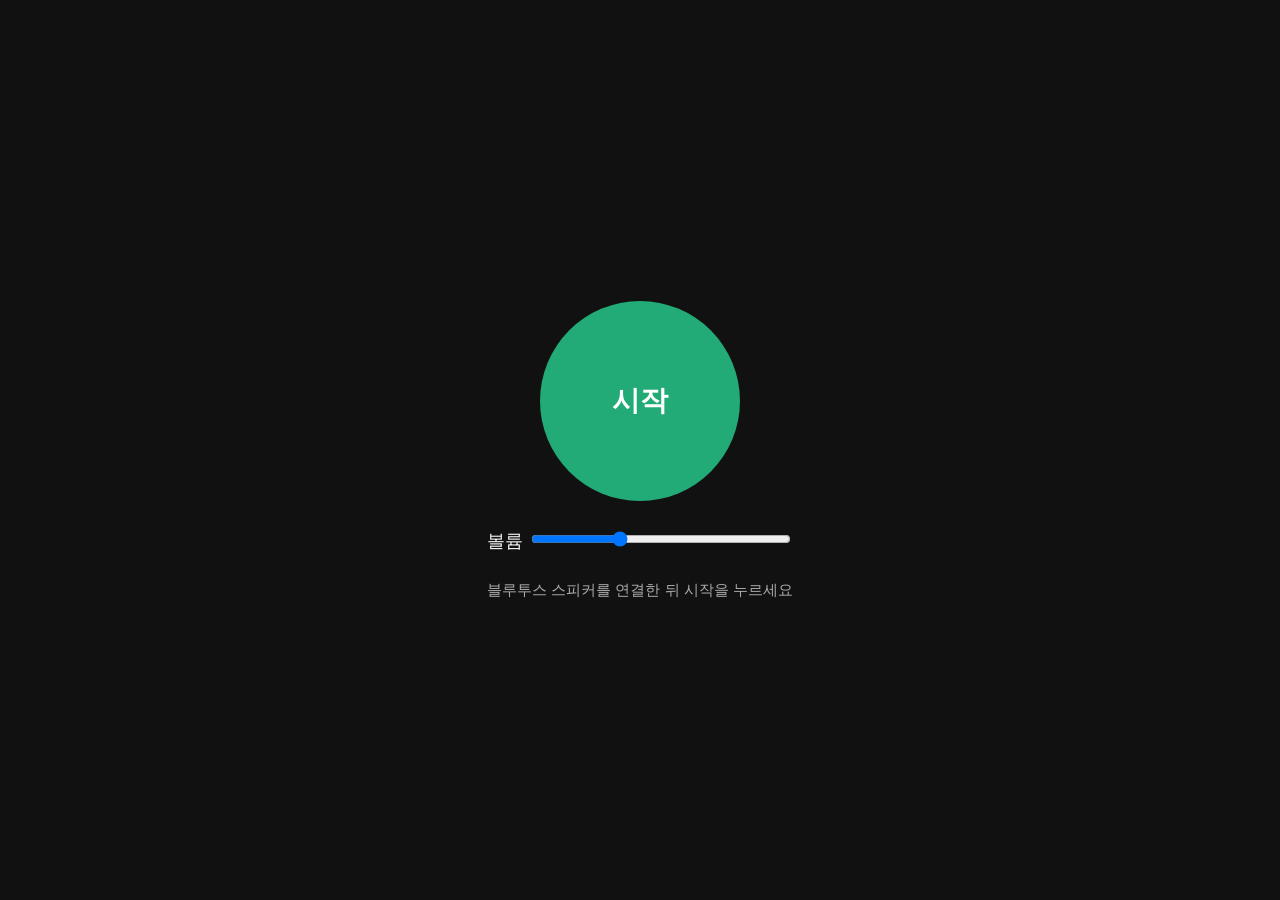
==== megaphone/index.html @ e6671b80 "폰 확성기 페이지 추가 (megaphone/) Co-Authored-By: Claude Opus 5.5 <noreply@anthropic.com> Claude-Session: ht" ====
<!doctype html>
<html lang="ko">
<head>
<meta charset="utf-8">
<meta name="viewport" content="width=device-width, initial-scale=1">
<title>폰 확성기</title>
<style>
  body { margin: 0; min-height: 100vh; display: flex; flex-direction: column; align-items: center; justify-content: center; gap: 28px; font-family: -apple-system, sans-serif; background: #111; color: #eee; }
  button { width: 200px; height: 200px; border-radius: 50%; border: none; font-size: 28px; font-weight: 700; background: #2a7; color: #fff; }
  button.on { background: #d33; }
  label { font-size: 18px; }
  input { width: 260px; }
  #msg { font-size: 15px; color: #aaa; padding: 0 20px; text-align: center; }
</style>
</head>
<body>
<button id="btn">시작</button>
<label>볼륨 <input id="vol" type="range" min="0" max="3" step="0.1" value="1"></label>
<div id="msg">블루투스 스피커를 연결한 뒤 시작을 누르세요</div>
<script>
const btn = document.getElementById('btn');
const vol = document.getElementById('vol');
const msg = document.getElementById('msg');
let ctx, stream, gain;

btn.onclick = async () => {
  if (stream) {
    stream.getTracks().forEach(t => t.stop());
    ctx.close();
    stream = null;
    btn.textContent = '시작';
    btn.className = '';
    msg.textContent = '정지됨';
    return;
  }
  try {
    stream = await navigator.mediaDevices.getUserMedia({
      audio: { echoCancellation: false, noiseSuppression: false, autoGainControl: false }
    });
    ctx = new AudioContext({ latencyHint: 'interactive' });
    gain = ctx.createGain();
    gain.gain.value = vol.value;
    ctx.createMediaStreamSource(stream).connect(gain).connect(ctx.destination);
    btn.textContent = '정지';
    btn.className = 'on';
    msg.textContent = '말하면 스피커로 나옵니다';
  } catch (e) {
    stream = null;
    msg.textContent = '마이크를 켤 수 없습니다: ' + e.message;
  }
};

vol.oninput = () => { if (gain) gain.gain.value = vol.value; };
</script>
</body>
</html>
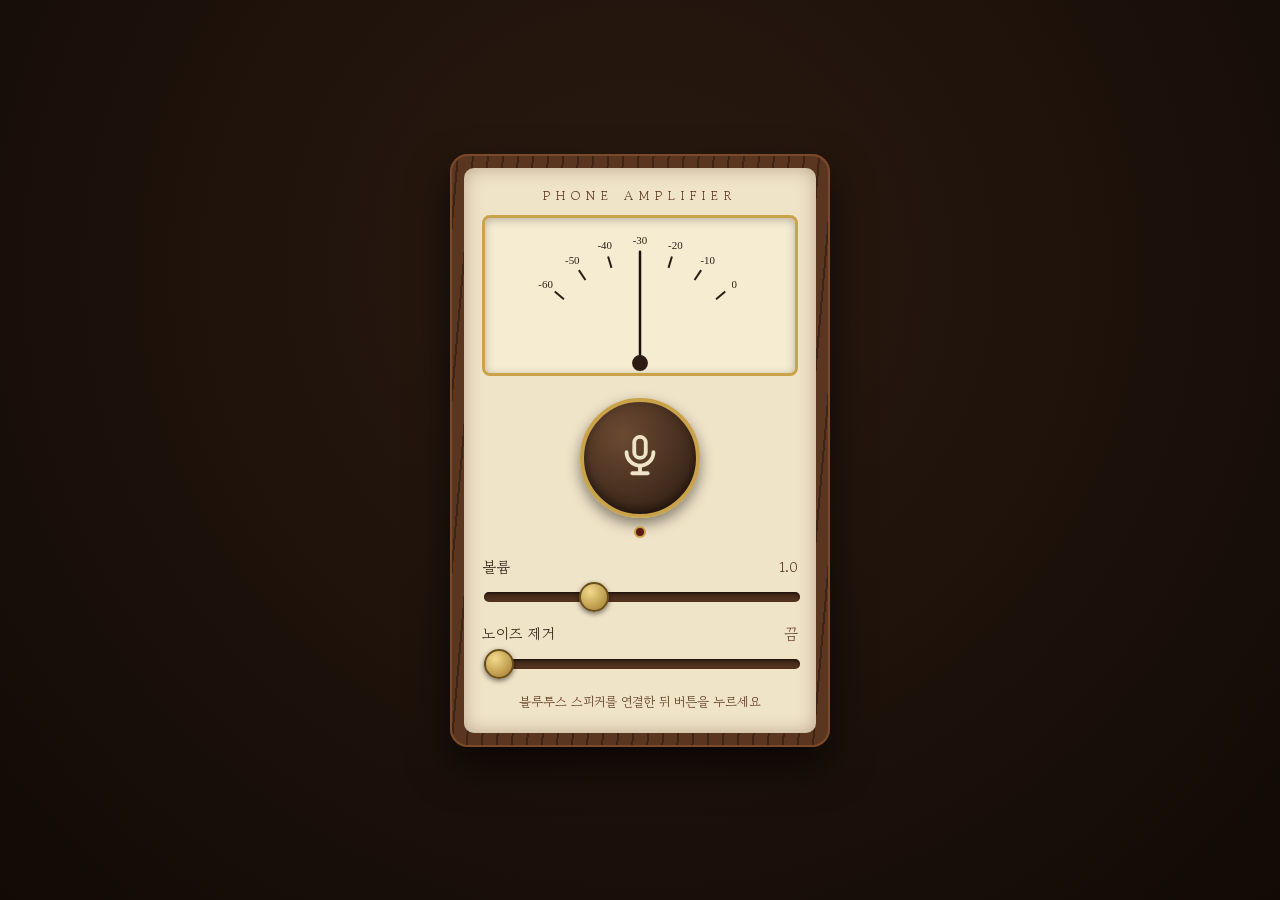
==== commit dec9922d: "폰 확성기: 노이즈 제거 강도 바, 레벨 미터, 빈티지 앰프 디자인 Co-Authored-By: Claude Opus 5.5 <noreply@anthropic.com> Claude" ====
--- a/megaphone/index.html
+++ b/megaphone/index.html
@@ -4,53 +4,141 @@
 <meta charset="utf-8">
 <meta name="viewport" content="width=device-width, initial-scale=1">
 <title>폰 확성기</title>
+<link rel="preconnect" href="https://fonts.googleapis.com">
+<link href="https://fonts.googleapis.com/css2?family=Gowun+Batang:wght@700&display=swap" rel="stylesheet">
 <style>
-  body { margin: 0; min-height: 100vh; display: flex; flex-direction: column; align-items: center; justify-content: center; gap: 28px; font-family: -apple-system, sans-serif; background: #111; color: #eee; }
-  button { width: 200px; height: 200px; border-radius: 50%; border: none; font-size: 28px; font-weight: 700; background: #2a7; color: #fff; }
-  button.on { background: #d33; }
-  label { font-size: 18px; }
-  input { width: 260px; }
-  #msg { font-size: 15px; color: #aaa; padding: 0 20px; text-align: center; }
+  :root { --wood: #5a3620; --wood2: #3d2414; --cream: #efe3c8; --ink: #2b1d12; --brass: #c9a24a; --red: #c0392b; }
+  * { box-sizing: border-box; }
+  body { margin: 0; min-height: 100vh; display: flex; align-items: center; justify-content: center; padding: 16px;
+         background: radial-gradient(circle at 50% 30%, #2a1a10, #120a05); font-family: 'Gowun Batang', serif; color: var(--ink); }
+  .amp { width: 100%; max-width: 380px; padding: 14px; border-radius: 18px;
+         background: repeating-linear-gradient(95deg, var(--wood) 0 7px, var(--wood2) 7px 9px, var(--wood) 9px 15px);
+         box-shadow: 0 20px 40px rgba(0,0,0,.6), inset 0 0 0 2px #7a4a2a; }
+  .face { background: var(--cream); border-radius: 10px; padding: 18px 18px 22px;
+          box-shadow: inset 0 0 18px rgba(90,54,32,.35); }
+  .brand { text-align: center; letter-spacing: 6px; font-size: 13px; color: var(--wood); margin-bottom: 10px; }
+  .meter { background: #f6ecd2; border: 3px solid var(--brass); border-radius: 8px; padding: 6px 6px 0;
+           box-shadow: inset 0 2px 8px rgba(0,0,0,.25); }
+  .meter svg { display: block; width: 100%; height: auto; }
+  .power { display: block; margin: 22px auto 6px; width: 120px; height: 120px; border-radius: 50%; border: 4px solid var(--brass);
+           background: radial-gradient(circle at 35% 30%, #6b4a33, #2b1a0f); color: var(--cream); cursor: pointer;
+           box-shadow: 0 6px 14px rgba(0,0,0,.45), inset 0 -4px 10px rgba(0,0,0,.5); transition: box-shadow .2s; }
+  .power svg { width: 46px; height: 46px; }
+  .power.on { color: #ffd98a; box-shadow: 0 0 22px rgba(255,170,60,.7), inset 0 -4px 10px rgba(0,0,0,.5); }
+  .lamp { width: 12px; height: 12px; border-radius: 50%; margin: 8px auto 18px; background: #5a1a14; border: 2px solid var(--brass); }
+  .lamp.on { background: #ff4a2a; box-shadow: 0 0 10px #ff4a2a; }
+  .row { margin-top: 16px; }
+  .row .top { display: flex; justify-content: space-between; font-size: 15px; margin-bottom: 6px; }
+  .row .val { color: var(--wood); }
+  input[type=range] { -webkit-appearance: none; appearance: none; width: 100%; height: 10px; border-radius: 5px;
+                      background: linear-gradient(#3a2416, #5a3620); box-shadow: inset 0 1px 3px rgba(0,0,0,.6); }
+  input[type=range]::-webkit-slider-thumb { -webkit-appearance: none; width: 30px; height: 30px; border-radius: 50%;
+                      background: radial-gradient(circle at 35% 30%, #f3d98c, #a07a2a); border: 2px solid #6b4f1a; box-shadow: 0 2px 5px rgba(0,0,0,.5); }
+  input[type=range]::-moz-range-thumb { width: 30px; height: 30px; border-radius: 50%; background: #c9a24a; border: 2px solid #6b4f1a; }
+  #msg { text-align: center; font-size: 13px; color: var(--wood); margin-top: 18px; min-height: 18px; }
 </style>
 </head>
 <body>
-<button id="btn">시작</button>
-<label>볼륨 <input id="vol" type="range" min="0" max="3" step="0.1" value="1"></label>
-<div id="msg">블루투스 스피커를 연결한 뒤 시작을 누르세요</div>
+<div class="amp"><div class="face">
+  <div class="brand">PHONE AMPLIFIER</div>
+  <div class="meter">
+    <svg viewBox="0 0 300 150">
+      <g id="scale" stroke="#2b1d12" fill="#2b1d12" font-size="11" font-family="serif" text-anchor="middle"></g>
+      <line id="thr" x1="150" y1="140" x2="150" y2="30" stroke="#c0392b" stroke-width="3" opacity="0"/>
+      <line id="needle" x1="150" y1="140" x2="150" y2="28" stroke="#1a110a" stroke-width="2.5" stroke-linecap="round"/>
+      <circle cx="150" cy="140" r="8" fill="#2b1d12"/>
+    </svg>
+  </div>
+  <button id="btn" class="power" aria-label="시작">
+    <svg viewBox="0 0 24 24" fill="none" stroke="currentColor" stroke-width="2" stroke-linecap="round" stroke-linejoin="round">
+      <path d="M9 5a3 3 0 0 1 3 -3a3 3 0 0 1 3 3v5a3 3 0 0 1 -3 3a3 3 0 0 1 -3 -3l0 -5"/><path d="M5 10a7 7 0 0 0 14 0"/><path d="M8 21l8 0"/><path d="M12 17l0 4"/>
+    </svg>
+  </button>
+  <div id="lamp" class="lamp"></div>
+  <div class="row"><div class="top"><span>볼륨</span><span id="volV" class="val">1.0</span></div>
+    <input id="vol" type="range" min="0" max="3" step="0.1" value="1"></div>
+  <div class="row"><div class="top"><span>노이즈 제거</span><span id="nrV" class="val">끔</span></div>
+    <input id="nr" type="range" min="0" max="10" step="1" value="0"></div>
+  <div id="msg">블루투스 스피커를 연결한 뒤 버튼을 누르세요</div>
+</div></div>
 <script>
-const btn = document.getElementById('btn');
-const vol = document.getElementById('vol');
-const msg = document.getElementById('msg');
-let ctx, stream, gain;
+const $ = id => document.getElementById(id);
+const btn = $('btn'), vol = $('vol'), nr = $('nr'), msg = $('msg');
+const MIN_DB = -60, ANG = 50;
+let ctx, stream, gain, gate, analyser, buf, raf, lastLoud = 0, shown = MIN_DB;
+
+// 눈금 그리기: -60dB ~ 0dB 를 -50도 ~ +50도에
+const ang = db => (Math.max(MIN_DB, Math.min(0, db)) - MIN_DB) / -MIN_DB * 2 * ANG - ANG;
+const scale = $('scale');
+for (let db = MIN_DB; db <= 0; db += 10) {
+  const a = ang(db) * Math.PI / 180, s = Math.sin(a), c = Math.cos(a);
+  scale.innerHTML += `<line x1="${150 + s * 100}" y1="${140 - c * 100}" x2="${150 + s * 112}" y2="${140 - c * 112}" stroke-width="2"/>` +
+                     `<text x="${150 + s * 124}" y="${144 - c * 124}" stroke="none">${db}</text>`;
+}
+const point = (el, db) => el.setAttribute('transform', `rotate(${ang(db)} 150 140)`);
+
+// 강도 1~10 → 끊는 기준 -54dB ~ -27dB
+const thrDb = () => -57 + nr.value * 3;
+
+function showNr() {
+  const n = +nr.value;
+  $('nrV').textContent = n ? n : '끔';
+  $('thr').setAttribute('opacity', n ? 1 : 0);
+  point($('thr'), thrDb());
+}
+showNr();
+
+function tick() {
+  analyser.getFloatTimeDomainData(buf);
+  let sum = 0;
+  for (const v of buf) sum += v * v;
+  const db = 20 * Math.log10(Math.sqrt(sum / buf.length) + 1e-9);
+  const now = ctx.currentTime;
+  if (+nr.value === 0 || db > thrDb()) lastLoud = now;
+  // 기준을 넘으면 바로 열고, 0.25초 조용하면 닫음
+  gate.gain.setTargetAtTime(now - lastLoud < 0.25 ? 1 : 0, now, now - lastLoud < 0.25 ? 0.005 : 0.05);
+  shown += (Math.max(db, MIN_DB) - shown) * 0.3;
+  point($('needle'), shown);
+  raf = requestAnimationFrame(tick);
+}
 
 btn.onclick = async () => {
   if (stream) {
+    cancelAnimationFrame(raf);
     stream.getTracks().forEach(t => t.stop());
     ctx.close();
     stream = null;
-    btn.textContent = '시작';
-    btn.className = '';
+    btn.classList.remove('on'); $('lamp').classList.remove('on');
+    point($('needle'), MIN_DB); shown = MIN_DB;
     msg.textContent = '정지됨';
     return;
   }
   try {
     stream = await navigator.mediaDevices.getUserMedia({
-      audio: { echoCancellation: false, noiseSuppression: false, autoGainControl: false }
+      audio: { echoCancellation: false, noiseSuppression: +nr.value > 0, autoGainControl: false }
     });
     ctx = new AudioContext({ latencyHint: 'interactive' });
-    gain = ctx.createGain();
-    gain.gain.value = vol.value;
-    ctx.createMediaStreamSource(stream).connect(gain).connect(ctx.destination);
-    btn.textContent = '정지';
-    btn.className = 'on';
+    const src = ctx.createMediaStreamSource(stream);
+    analyser = ctx.createAnalyser(); analyser.fftSize = 1024;
+    buf = new Float32Array(analyser.fftSize);
+    gate = ctx.createGain();
+    gain = ctx.createGain(); gain.gain.value = vol.value;
+    src.connect(analyser);
+    src.connect(gate).connect(gain).connect(ctx.destination);
+    btn.classList.add('on'); $('lamp').classList.add('on');
     msg.textContent = '말하면 스피커로 나옵니다';
+    tick();
   } catch (e) {
     stream = null;
     msg.textContent = '마이크를 켤 수 없습니다: ' + e.message;
   }
 };
 
-vol.oninput = () => { if (gain) gain.gain.value = vol.value; };
+vol.oninput = () => { $('volV').textContent = (+vol.value).toFixed(1); if (gain) gain.gain.value = vol.value; };
+nr.oninput = () => {
+  showNr();
+  if (stream) stream.getAudioTracks()[0].applyConstraints({ noiseSuppression: +nr.value > 0 }).catch(() => {});
+};
 </script>
 </body>
 </html>
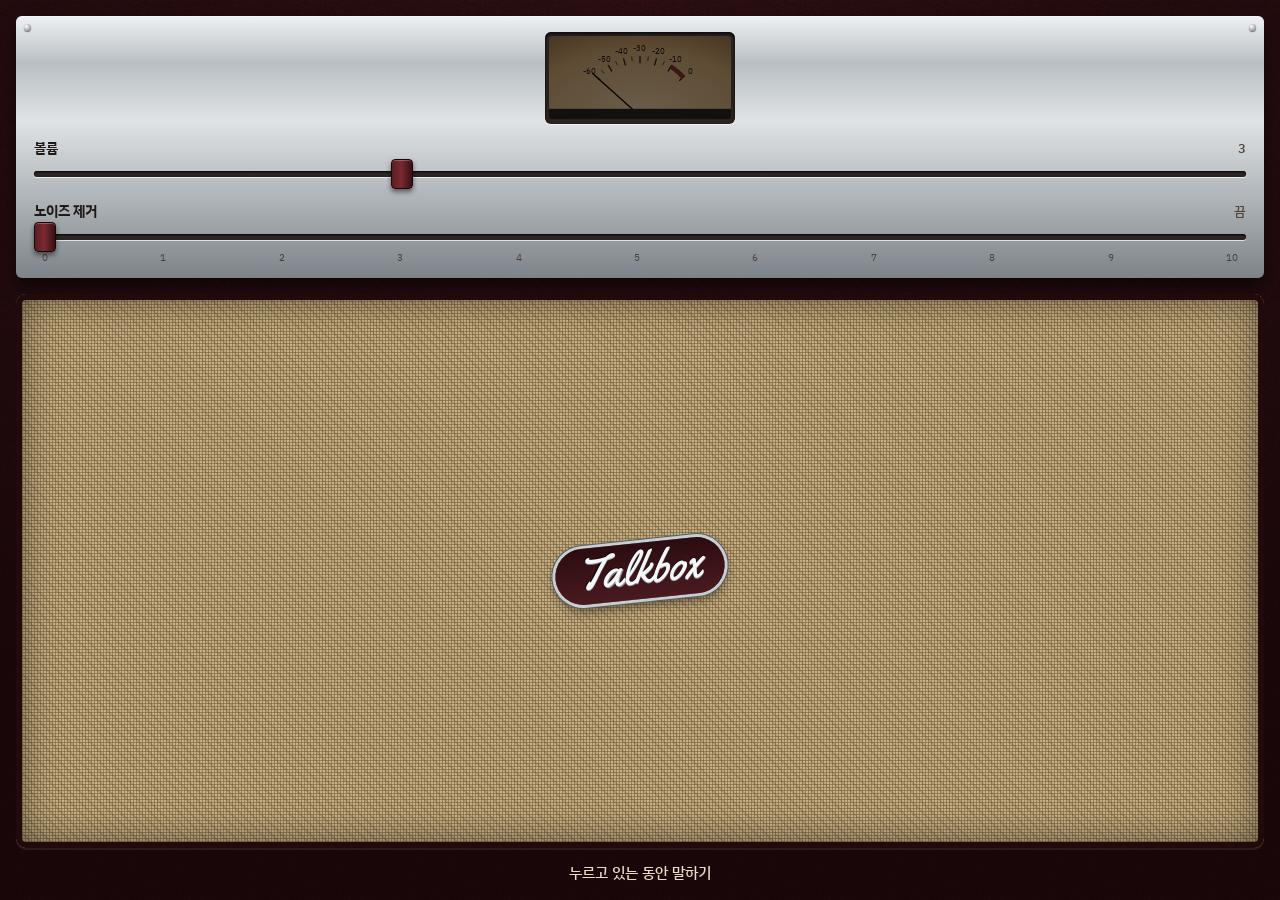
==== commit cdaf5fb6: "폰 확성기: 푸시투톡, 앰프 그릴 디자인으로 개편 Co-Authored-By: Claude Opus 5.5 <noreply@anthropic.com> Claude-Session: " ====
--- a/megaphone/index.html
+++ b/megaphone/index.html
@@ -2,84 +2,141 @@
 <html lang="ko">
 <head>
 <meta charset="utf-8">
-<meta name="viewport" content="width=device-width, initial-scale=1">
+<meta name="viewport" content="width=device-width, initial-scale=1, viewport-fit=cover">
+<meta name="theme-color" content="#3a1418">
 <title>폰 확성기</title>
 <link rel="preconnect" href="https://fonts.googleapis.com">
-<link href="https://fonts.googleapis.com/css2?family=Gowun+Batang:wght@700&display=swap" rel="stylesheet">
+<link rel="preconnect" href="https://fonts.gstatic.com" crossorigin>
+<link href="https://fonts.googleapis.com/css2?family=Yellowtail&family=IBM+Plex+Sans+KR:wght@500;700&display=swap" rel="stylesheet">
 <style>
-  :root { --wood: #5a3620; --wood2: #3d2414; --cream: #efe3c8; --ink: #2b1d12; --brass: #c9a24a; --red: #c0392b; }
-  * { box-sizing: border-box; }
-  body { margin: 0; min-height: 100vh; display: flex; align-items: center; justify-content: center; padding: 16px;
-         background: radial-gradient(circle at 50% 30%, #2a1a10, #120a05); font-family: 'Gowun Batang', serif; color: var(--ink); }
-  .amp { width: 100%; max-width: 380px; padding: 14px; border-radius: 18px;
-         background: repeating-linear-gradient(95deg, var(--wood) 0 7px, var(--wood2) 7px 9px, var(--wood) 9px 15px);
-         box-shadow: 0 20px 40px rgba(0,0,0,.6), inset 0 0 0 2px #7a4a2a; }
-  .face { background: var(--cream); border-radius: 10px; padding: 18px 18px 22px;
-          box-shadow: inset 0 0 18px rgba(90,54,32,.35); }
-  .brand { text-align: center; letter-spacing: 6px; font-size: 13px; color: var(--wood); margin-bottom: 10px; }
-  .meter { background: #f6ecd2; border: 3px solid var(--brass); border-radius: 8px; padding: 6px 6px 0;
-           box-shadow: inset 0 2px 8px rgba(0,0,0,.25); }
-  .meter svg { display: block; width: 100%; height: auto; }
-  .power { display: block; margin: 22px auto 6px; width: 120px; height: 120px; border-radius: 50%; border: 4px solid var(--brass);
-           background: radial-gradient(circle at 35% 30%, #6b4a33, #2b1a0f); color: var(--cream); cursor: pointer;
-           box-shadow: 0 6px 14px rgba(0,0,0,.45), inset 0 -4px 10px rgba(0,0,0,.5); transition: box-shadow .2s; }
-  .power svg { width: 46px; height: 46px; }
-  .power.on { color: #ffd98a; box-shadow: 0 0 22px rgba(255,170,60,.7), inset 0 -4px 10px rgba(0,0,0,.5); }
-  .lamp { width: 12px; height: 12px; border-radius: 50%; margin: 8px auto 18px; background: #5a1a14; border: 2px solid var(--brass); }
-  .lamp.on { background: #ff4a2a; box-shadow: 0 0 10px #ff4a2a; }
-  .row { margin-top: 16px; }
-  .row .top { display: flex; justify-content: space-between; font-size: 15px; margin-bottom: 6px; }
-  .row .val { color: var(--wood); }
-  input[type=range] { -webkit-appearance: none; appearance: none; width: 100%; height: 10px; border-radius: 5px;
-                      background: linear-gradient(#3a2416, #5a3620); box-shadow: inset 0 1px 3px rgba(0,0,0,.6); }
-  input[type=range]::-webkit-slider-thumb { -webkit-appearance: none; width: 30px; height: 30px; border-radius: 50%;
-                      background: radial-gradient(circle at 35% 30%, #f3d98c, #a07a2a); border: 2px solid #6b4f1a; box-shadow: 0 2px 5px rgba(0,0,0,.5); }
-  input[type=range]::-moz-range-thumb { width: 30px; height: 30px; border-radius: 50%; background: #c9a24a; border: 2px solid #6b4f1a; }
-  #msg { text-align: center; font-size: 13px; color: var(--wood); margin-top: 18px; min-height: 18px; }
+  :root {
+    --tolex: #3a1418; --tolex-dark: #22090c;
+    --chrome-hi: #eef1f3; --chrome-lo: #7d8489;
+    --wheat: #c8b083; --thread: #6e5a3a;
+    --amber: #ffa443; --glass: #1d0f08;
+  }
+  * { box-sizing: border-box; -webkit-tap-highlight-color: transparent; }
+  html, body { margin: 0; height: 100%; }
+  body {
+    min-height: 100dvh; display: flex; flex-direction: column; padding: max(16px, env(safe-area-inset-top)) 16px max(16px, env(safe-area-inset-bottom));
+    font-family: 'IBM Plex Sans KR', -apple-system, sans-serif; color: #e9dcc4;
+    background:
+      url("data:image/svg+xml,%3Csvg xmlns='http://www.w3.org/2000/svg' width='160' height='160'%3E%3Cfilter id='n'%3E%3CfeTurbulence type='fractalNoise' baseFrequency='1.4' numOctaves='2'/%3E%3CfeColorMatrix values='0 0 0 0 0 0 0 0 0 0 0 0 0 0 0 0 0 0 .55 0'/%3E%3C/filter%3E%3Crect width='160' height='160' filter='url(%23n)'/%3E%3C/svg%3E"),
+      radial-gradient(120% 80% at 50% 0%, var(--tolex), var(--tolex-dark));
+    -webkit-user-select: none; user-select: none; -webkit-touch-callout: none;
+  }
+
+  /* 크롬 컨트롤 패널 */
+  .panel {
+    position: relative; border-radius: 6px; padding: 16px 18px 14px;
+    background: linear-gradient(180deg, var(--chrome-hi) 0%, #b9bfc3 18%, #dfe3e6 40%, var(--chrome-lo) 100%);
+    box-shadow: 0 1px 0 rgba(255,255,255,.4) inset, 0 8px 18px rgba(0,0,0,.55);
+    color: #1e1a17;
+  }
+  .panel::before, .panel::after { content: ""; position: absolute; top: 8px; width: 7px; height: 7px; border-radius: 50%;
+    background: radial-gradient(circle at 35% 35%, #fff, #6b7176); box-shadow: 0 1px 1px rgba(0,0,0,.5); }
+  .panel::before { left: 8px; } .panel::after { right: 8px; }
+
+  .meter { margin: 0 auto 14px; width: 190px; border-radius: 6px; padding: 4px; background: #2b2622;
+           box-shadow: 0 1px 0 rgba(255,255,255,.6), inset 0 2px 4px rgba(0,0,0,.8); }
+  .meter svg { display: block; width: 100%; border-radius: 3px;
+               background: radial-gradient(90% 120% at 50% 100%, #ffd08a, #e9a54f 70%, #b8722c); transition: filter .3s; }
+  body:not(.live) .meter svg { filter: brightness(.45) saturate(.6); }
+
+  .ctl { margin-top: 10px; }
+  .ctl label { display: flex; justify-content: space-between; align-items: baseline; font-size: 14px; font-weight: 700; }
+  .ctl output { font-size: 13px; font-weight: 500; color: #4a4038; }
+  .slot { position: relative; height: 34px; }
+  input[type=range] { -webkit-appearance: none; appearance: none; width: 100%; height: 34px; margin: 0; background: transparent; touch-action: pan-y; }
+  input[type=range]::-webkit-slider-runnable-track { height: 6px; border-radius: 3px; background: #2b2622; box-shadow: inset 0 1px 2px #000, 0 1px 0 rgba(255,255,255,.7); }
+  input[type=range]::-moz-range-track { height: 6px; border-radius: 3px; background: #2b2622; }
+  input[type=range]::-webkit-slider-thumb { -webkit-appearance: none; width: 22px; height: 30px; margin-top: -12px; border-radius: 4px;
+    background: linear-gradient(90deg, #5b1d22, #7a2a30 45%, #3a1014); border: 1px solid #1a0507;
+    box-shadow: 0 3px 5px rgba(0,0,0,.5), inset 0 1px 0 rgba(255,255,255,.25); }
+  input[type=range]::-moz-range-thumb { width: 22px; height: 30px; border-radius: 4px; background: #6a2328; border: 1px solid #1a0507; }
+  input[type=range]:focus-visible { outline: 2px solid #1e1a17; outline-offset: 2px; border-radius: 4px; }
+  .ticks { display: flex; justify-content: space-between; padding: 0 8px; font-size: 10px; color: #4a4038; margin-top: -4px; }
+
+  /* 그릴 = 말하기 버튼 */
+  .grille {
+    position: relative; flex: 1; min-height: 260px; margin-top: 16px; border: 0; border-radius: 10px; padding: 0; cursor: pointer;
+    touch-action: none; color: inherit; font: inherit;
+    background:
+      repeating-linear-gradient(0deg, rgba(110,90,58,.55) 0 1px, transparent 1px 3px),
+      repeating-linear-gradient(90deg, rgba(110,90,58,.55) 0 1px, transparent 1px 3px),
+      repeating-linear-gradient(45deg, rgba(60,40,20,.18) 0 2px, transparent 2px 7px),
+      var(--wheat);
+    box-shadow: inset 0 0 0 6px var(--tolex-dark), inset 0 0 40px rgba(0,0,0,.55), 0 2px 0 rgba(255,255,255,.08);
+    transition: box-shadow .12s, filter .12s;
+  }
+  .grille::after { content: ""; position: absolute; inset: 6px; border-radius: 5px; pointer-events: none; opacity: 0; transition: opacity .12s;
+    background: radial-gradient(60% 55% at 50% 55%, rgba(255,164,67,.75), rgba(255,120,30,.15) 70%, transparent); mix-blend-mode: multiply; }
+  .grille.talk { filter: brightness(1.12); box-shadow: inset 0 0 0 6px var(--tolex-dark), inset 0 0 20px rgba(0,0,0,.35), 0 0 34px rgba(255,150,60,.45); }
+  .grille.talk::after { opacity: 1; }
+  .grille:focus-visible { outline: 3px solid var(--amber); outline-offset: 3px; }
+
+  .badge { position: absolute; left: 50%; top: 50%; transform: translate(-50%, -50%) rotate(-6deg);
+    padding: 2px 22px 8px; border-radius: 40px; font-family: 'Yellowtail', cursive; font-size: 46px; line-height: 1;
+    color: #f4f6f7; background: linear-gradient(180deg, #2b0c10, #4a1a1f);
+    text-shadow: 0 1px 0 #8c9296, 0 -1px 0 rgba(0,0,0,.6);
+    box-shadow: 0 0 0 3px #c9ced2, 0 0 0 4px #5a6064, 0 6px 12px rgba(0,0,0,.5); }
+
+  .hint { text-align: center; font-size: 15px; font-weight: 500; margin-top: 14px; min-height: 22px; color: #e9dcc4; }
+  .hint.err { color: var(--amber); }
+
+  @media (prefers-reduced-motion: reduce) { * { transition: none !important; } }
 </style>
 </head>
 <body>
-<div class="amp"><div class="face">
-  <div class="brand">PHONE AMPLIFIER</div>
-  <div class="meter">
-    <svg viewBox="0 0 300 150">
-      <g id="scale" stroke="#2b1d12" fill="#2b1d12" font-size="11" font-family="serif" text-anchor="middle"></g>
-      <line id="thr" x1="150" y1="140" x2="150" y2="30" stroke="#c0392b" stroke-width="3" opacity="0"/>
-      <line id="needle" x1="150" y1="140" x2="150" y2="28" stroke="#1a110a" stroke-width="2.5" stroke-linecap="round"/>
-      <circle cx="150" cy="140" r="8" fill="#2b1d12"/>
-    </svg>
-  </div>
-  <button id="btn" class="power" aria-label="시작">
-    <svg viewBox="0 0 24 24" fill="none" stroke="currentColor" stroke-width="2" stroke-linecap="round" stroke-linejoin="round">
-      <path d="M9 5a3 3 0 0 1 3 -3a3 3 0 0 1 3 3v5a3 3 0 0 1 -3 3a3 3 0 0 1 -3 -3l0 -5"/><path d="M5 10a7 7 0 0 0 14 0"/><path d="M8 21l8 0"/><path d="M12 17l0 4"/>
-    </svg>
+  <section class="panel">
+    <div class="meter" aria-hidden="true">
+      <svg viewBox="0 0 200 92">
+        <g id="scale" stroke="#2a1608" fill="#2a1608" font-size="9" text-anchor="middle" font-family="IBM Plex Sans KR, sans-serif"></g>
+        <path id="redzone" fill="none" stroke="#b3261e" stroke-width="5"/>
+        <line id="thr" x1="100" y1="88" x2="100" y2="22" stroke="#b3261e" stroke-width="2" stroke-dasharray="3 2" opacity="0"/>
+        <line id="needle" x1="100" y1="88" x2="100" y2="18" stroke="#1a0d05" stroke-width="1.6" stroke-linecap="round"/>
+        <rect x="0" y="80" width="200" height="12" fill="#2b2622"/>
+      </svg>
+    </div>
+
+    <div class="ctl">
+      <label for="vol">볼륨 <output id="volV">3</output></label>
+      <div class="slot"><input id="vol" type="range" min="0" max="10" step="0.5" value="3"></div>
+    </div>
+    <div class="ctl">
+      <label for="nr">노이즈 제거 <output id="nrV">끔</output></label>
+      <div class="slot"><input id="nr" type="range" min="0" max="10" step="1" value="0"></div>
+      <div class="ticks" aria-hidden="true"><span>0</span><span>1</span><span>2</span><span>3</span><span>4</span><span>5</span><span>6</span><span>7</span><span>8</span><span>9</span><span>10</span></div>
+    </div>
+  </section>
+
+  <button id="talk" class="grille" aria-label="누르고 있는 동안 말하기">
+    <span class="badge">Talkbox</span>
   </button>
-  <div id="lamp" class="lamp"></div>
-  <div class="row"><div class="top"><span>볼륨</span><span id="volV" class="val">1.0</span></div>
-    <input id="vol" type="range" min="0" max="3" step="0.1" value="1"></div>
-  <div class="row"><div class="top"><span>노이즈 제거</span><span id="nrV" class="val">끔</span></div>
-    <input id="nr" type="range" min="0" max="10" step="1" value="0"></div>
-  <div id="msg">블루투스 스피커를 연결한 뒤 버튼을 누르세요</div>
-</div></div>
+  <div id="hint" class="hint" role="status">누르고 있는 동안 말하기</div>
+
 <script>
 const $ = id => document.getElementById(id);
-const btn = $('btn'), vol = $('vol'), nr = $('nr'), msg = $('msg');
-const MIN_DB = -60, ANG = 50;
-let ctx, stream, gain, gate, analyser, buf, raf, lastLoud = 0, shown = MIN_DB;
-
-// 눈금 그리기: -60dB ~ 0dB 를 -50도 ~ +50도에
+const talk = $('talk'), vol = $('vol'), nr = $('nr'), hint = $('hint');
+const MIN_DB = -60, ANG = 48, CX = 100, CY = 88;
+let ctx, stream, analyser, buf, gate, ptt, out, starting = false, down = false, lastLoud = 0, shown = MIN_DB;
+
+// 미터 눈금: -60dB ~ 0dB
 const ang = db => (Math.max(MIN_DB, Math.min(0, db)) - MIN_DB) / -MIN_DB * 2 * ANG - ANG;
-const scale = $('scale');
-for (let db = MIN_DB; db <= 0; db += 10) {
-  const a = ang(db) * Math.PI / 180, s = Math.sin(a), c = Math.cos(a);
-  scale.innerHTML += `<line x1="${150 + s * 100}" y1="${140 - c * 100}" x2="${150 + s * 112}" y2="${140 - c * 112}" stroke-width="2"/>` +
-                     `<text x="${150 + s * 124}" y="${144 - c * 124}" stroke="none">${db}</text>`;
-}
-const point = (el, db) => el.setAttribute('transform', `rotate(${ang(db)} 150 140)`);
-
-// 강도 1~10 → 끊는 기준 -54dB ~ -27dB
+const xy = (db, r) => { const a = ang(db) * Math.PI / 180; return [CX + Math.sin(a) * r, CY - Math.cos(a) * r]; };
+let s = '';
+for (let db = MIN_DB; db <= 0; db += 5) {
+  const big = db % 10 === 0, [x1, y1] = xy(db, big ? 58 : 61), [x2, y2] = xy(db, 66);
+  s += `<line x1="${x1}" y1="${y1}" x2="${x2}" y2="${y2}" stroke-width="${big ? 1.4 : .8}"/>`;
+  if (big) { const [tx, ty] = xy(db, 74); s += `<text x="${tx}" y="${ty + 3}" stroke="none">${db}</text>`; }
+}
+$('scale').innerHTML = s;
+{ const [x1, y1] = xy(-10, 64), [x2, y2] = xy(0, 64); $('redzone').setAttribute('d', `M${x1} ${y1} A64 64 0 0 1 ${x2} ${y2}`); }
+const point = (el, db) => el.setAttribute('transform', `rotate(${ang(db)} ${CX} ${CY})`);
+point($('needle'), MIN_DB);
+
+// 노이즈 제거 강도 1~10 → 이 크기보다 작은 소리는 끊음(-54dB ~ -27dB)
 const thrDb = () => -57 + nr.value * 3;
-
 function showNr() {
   const n = +nr.value;
   $('nrV').textContent = n ? n : '끔';
@@ -95,24 +152,15 @@
   const db = 20 * Math.log10(Math.sqrt(sum / buf.length) + 1e-9);
   const now = ctx.currentTime;
   if (+nr.value === 0 || db > thrDb()) lastLoud = now;
-  // 기준을 넘으면 바로 열고, 0.25초 조용하면 닫음
-  gate.gain.setTargetAtTime(now - lastLoud < 0.25 ? 1 : 0, now, now - lastLoud < 0.25 ? 0.005 : 0.05);
+  const open = now - lastLoud < 0.25;               // 기준을 넘으면 바로 열고 0.25초 조용하면 닫음
+  gate.gain.setTargetAtTime(open ? 1 : 0, now, open ? 0.005 : 0.05);
   shown += (Math.max(db, MIN_DB) - shown) * 0.3;
   point($('needle'), shown);
-  raf = requestAnimationFrame(tick);
-}
-
-btn.onclick = async () => {
-  if (stream) {
-    cancelAnimationFrame(raf);
-    stream.getTracks().forEach(t => t.stop());
-    ctx.close();
-    stream = null;
-    btn.classList.remove('on'); $('lamp').classList.remove('on');
-    point($('needle'), MIN_DB); shown = MIN_DB;
-    msg.textContent = '정지됨';
-    return;
-  }
+  requestAnimationFrame(tick);
+}
+
+async function start() {
+  starting = true;
   try {
     stream = await navigator.mediaDevices.getUserMedia({
       audio: { echoCancellation: false, noiseSuppression: +nr.value > 0, autoGainControl: false }
@@ -122,19 +170,41 @@
     analyser = ctx.createAnalyser(); analyser.fftSize = 1024;
     buf = new Float32Array(analyser.fftSize);
     gate = ctx.createGain();
-    gain = ctx.createGain(); gain.gain.value = vol.value;
+    ptt = ctx.createGain(); ptt.gain.value = 0;
+    out = ctx.createGain(); out.gain.value = vol.value / 3;
     src.connect(analyser);
-    src.connect(gate).connect(gain).connect(ctx.destination);
-    btn.classList.add('on'); $('lamp').classList.add('on');
-    msg.textContent = '말하면 스피커로 나옵니다';
+    src.connect(gate).connect(ptt).connect(out).connect(ctx.destination);
+    document.body.classList.add('live');
     tick();
   } catch (e) {
     stream = null;
-    msg.textContent = '마이크를 켤 수 없습니다: ' + e.message;
-  }
-};
-
-vol.oninput = () => { $('volV').textContent = (+vol.value).toFixed(1); if (gain) gain.gain.value = vol.value; };
+    hint.textContent = '마이크를 켤 수 없습니다. 브라우저 설정에서 마이크 권한을 허용해 주세요.';
+    hint.classList.add('err');
+  }
+  starting = false;
+}
+
+function setTalk(on) {
+  talk.classList.toggle('talk', on);
+  if (ptt) ptt.gain.setTargetAtTime(on ? 1 : 0, ctx.currentTime, 0.01);
+  if (stream) { hint.classList.remove('err'); hint.textContent = on ? '말하는 중' : '누르고 있는 동안 말하기'; }
+}
+
+async function press() {
+  down = true;
+  if (!stream && !starting) await start();
+  if (ctx && ctx.state === 'suspended') await ctx.resume();
+  if (down && stream) setTalk(true);
+}
+function release() { down = false; setTalk(false); }
+
+talk.addEventListener('pointerdown', e => { e.preventDefault(); talk.setPointerCapture(e.pointerId); press(); });
+['pointerup', 'pointercancel', 'lostpointercapture'].forEach(t => talk.addEventListener(t, release));
+talk.addEventListener('contextmenu', e => e.preventDefault());
+talk.addEventListener('keydown', e => { if ((e.key === ' ' || e.key === 'Enter') && !e.repeat) { e.preventDefault(); press(); } });
+talk.addEventListener('keyup', e => { if (e.key === ' ' || e.key === 'Enter') release(); });
+
+vol.oninput = () => { $('volV').textContent = vol.value; if (out) out.gain.value = vol.value / 3; };
 nr.oninput = () => {
   showNr();
   if (stream) stream.getAudioTracks()[0].applyConstraints({ noiseSuppression: +nr.value > 0 }).catch(() => {});
